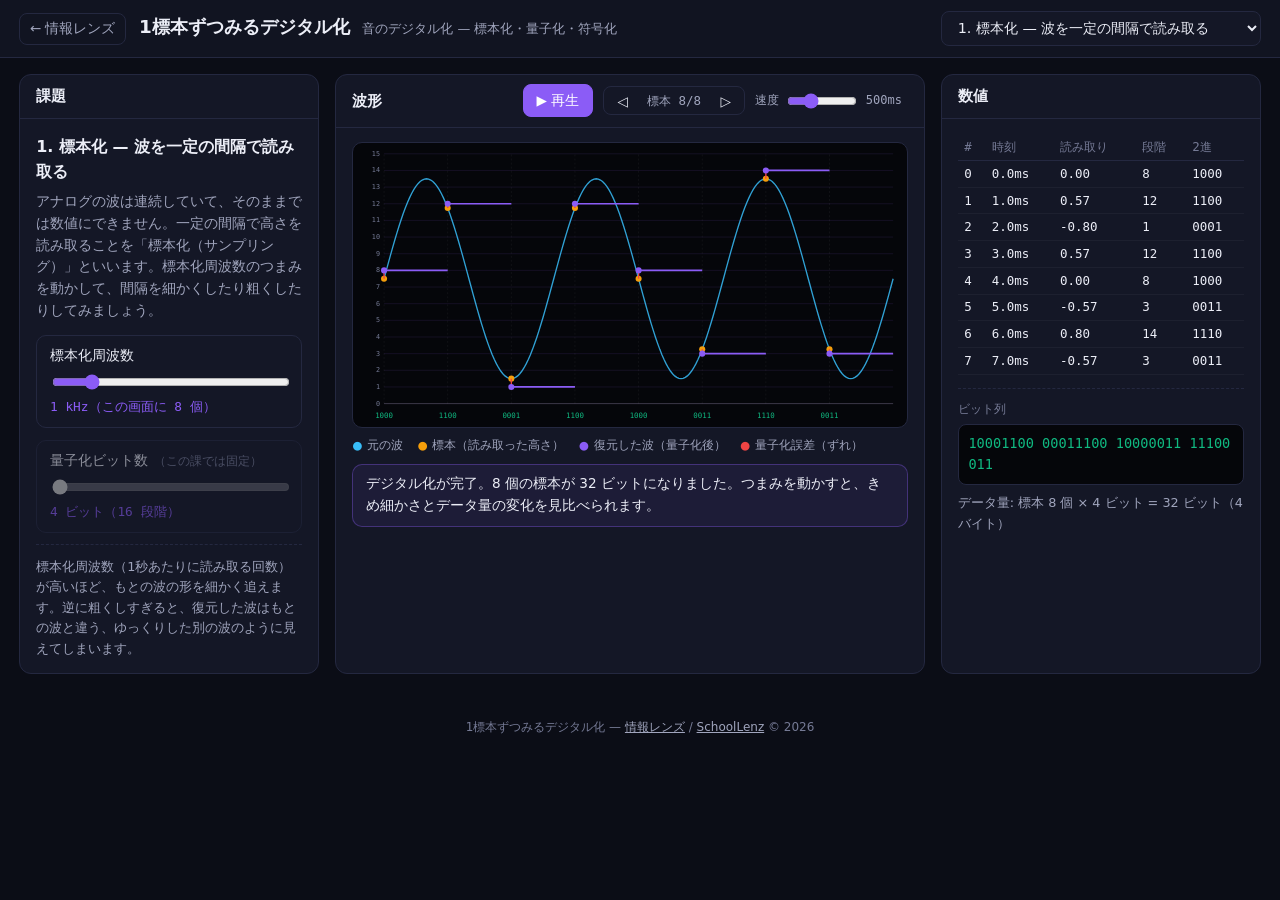
==== digitize/index.html @ 3e1c56bc "feat(digitize): 2本目のレンズ「1標本ずつみるデジタル化」M1（しくみ編）を実装 音のデジタル化（標本化・量子化・符号化）を1標本ずつ進めて見せるアプリの最小実装。 設計は docs/" ====
<!DOCTYPE html>
<html lang="ja">
<head>
  <meta charset="UTF-8">
  <meta name="viewport" content="width=device-width, initial-scale=1.0">
  <title>1標本ずつみるデジタル化 — 標本化・量子化・符号化を動かして学ぶ | 情報レンズ</title>
  <meta name="description" content="音のデジタル化（標本化・量子化・符号化）を、1標本ずつ進めて確かめる無料の学習ツール。標本化周波数と量子化ビット数を変えると、復元した波のずれとデータ量が同時に見える。情報レンズ（SchoolLenz）。">
  <link rel="canonical" href="https://info.schoollenz.com/digitize/">
  <meta property="og:type" content="website">
  <meta property="og:site_name" content="SchoolLenz">
  <meta property="og:title" content="1標本ずつみるデジタル化 — 情報レンズ">
  <meta property="og:description" content="標本化・量子化・符号化を1標本ずつ。元の波と復元した波のずれ、データ量の変化が同時に見える。無料・広告なし・ログイン不要。">
  <meta property="og:url" content="https://info.schoollenz.com/digitize/">
  <meta name="theme-color" content="#0b0d16">
  <!-- ファビコンはインラインSVG（外部アセットゼロ。情報レンズ共通の記号） -->
  <link rel="icon" href="data:image/svg+xml,%3Csvg xmlns='http://www.w3.org/2000/svg' viewBox='0 0 32 32'%3E%3Crect width='32' height='32' rx='7' fill='%236f6cf0'/%3E%3Cg fill='%23ffffff'%3E%3Crect x='13' y='7.4' width='12' height='2.8' rx='1.4' opacity='.5'/%3E%3Crect x='13' y='14.6' width='14' height='2.8' rx='1.4'/%3E%3Crect x='13' y='21.8' width='9' height='2.8' rx='1.4' opacity='.5'/%3E%3Cpath d='M5.5 12.2 L11 16 L5.5 19.8 Z'/%3E%3C/g%3E%3C/svg%3E">
  <!-- 新規ファイルの参照には ?v=1（Pages の 404 が4時間キャッシュされる事故を避ける。CLAUDE.md） -->
  <link rel="stylesheet" href="style.css?v=1">
</head>
<body>

  <header>
    <div class="logo-section">
      <a href="../" class="back-link" title="情報レンズ（アプリ一覧）へ戻る">← 情報レンズ</a>
      <h1>1標本ずつみるデジタル化</h1>
      <span>音のデジタル化 — 標本化・量子化・符号化</span>
    </div>
    <div class="controls-section">
      <div class="select-wrapper">
        <select id="lesson-select" title="課題を選択してください"></select>
      </div>
    </div>
  </header>

  <main>

    <!-- 左: 課題とつまみ -->
    <section class="pane" id="left-pane" aria-labelledby="left-pane-title">
      <div class="pane-header"><h2 id="left-pane-title">課題</h2></div>
      <div class="pane-content">
        <article class="lesson-card">
          <h3 id="lesson-title"></h3>
          <p id="lesson-desc"></p>
        </article>

        <div class="control-block" id="rate-row">
          <label for="rate-range">標本化周波数<span class="lock-note">（この課では固定）</span></label>
          <input type="range" id="rate-range" min="4" max="32" step="1" value="8">
          <div class="control-val" id="rate-val"></div>
        </div>

        <div class="control-block" id="bit-row">
          <label for="bit-range">量子化ビット数<span class="lock-note">（この課では固定）</span></label>
          <input type="range" id="bit-range" min="1" max="4" step="1" value="4">
          <div class="control-val" id="bit-val"></div>
        </div>

        <div class="explanation" id="lesson-expl"></div>
      </div>
    </section>

    <!-- 中央: 波形ビュー -->
    <section class="pane" id="wave-pane" aria-label="波形ビュー">
      <div class="pane-header">
        <h2>波形</h2>
        <div class="wave-actions">
          <button id="run-btn" class="primary" title="1拍ずつ自動で進めます">▶ 再生</button>
          <div class="step-controls-group">
            <button id="step-back-btn" class="icon-btn" title="1拍戻る" disabled>◁</button>
            <span id="step-counter">標本 0/0</span>
            <button id="step-forward-btn" class="icon-btn" title="1拍進む（完成形からは頭出し）">▷</button>
          </div>
          <div class="speed-control">
            <label for="speed-range">速度</label>
            <input type="range" id="speed-range" min="100" max="1500" step="100" value="500">
            <span id="speed-val">500ms</span>
          </div>
        </div>
      </div>
      <div class="pane-content">
        <svg id="wave-svg" viewBox="0 0 820 420" role="img"
             aria-label="元の波と、標本点・量子化の段階・復元した階段・量子化誤差を重ねた図"></svg>
        <div class="legend">
          <span class="lg lg-original">元の波</span>
          <span class="lg lg-sample">標本（読み取った高さ）</span>
          <span class="lg lg-restored">復元した波（量子化後）</span>
          <span class="lg lg-error">量子化誤差（ずれ）</span>
        </div>
        <div id="narration" class="narration" role="status"></div>
      </div>
    </section>

    <!-- 右: 数値ビュー -->
    <section class="pane" id="number-pane" aria-label="数値ビュー">
      <div class="pane-header"><h2>数値</h2></div>
      <div class="pane-content">
        <table id="sample-table">
          <thead><tr><th>#</th><th>時刻</th><th>読み取り</th><th>段階</th><th>2進</th></tr></thead>
          <tbody></tbody>
        </table>
        <div class="bit-section">
          <div class="bit-label">ビット列</div>
          <div id="bit-stream" class="bit-stream"></div>
          <div id="data-size" class="data-size"></div>
        </div>
      </div>
    </section>

  </main>

  <footer>
    <p>1標本ずつみるデジタル化 — <a href="../">情報レンズ</a> / <a href="https://schoollenz.com/">SchoolLenz</a> &copy; 2026</p>
  </footer>

  <!-- 新規ファイルの参照には ?v=1（理由は style.css の行と同じ） -->
  <script src="digitize.js?v=1"></script>
  <script src="lessons.js?v=1"></script>
  <script src="app.js?v=1"></script>
</body>
</html>
---- digitize/style.css ----
/* 1標本ずつみるデジタル化 — スタイル
   dncl と同系のダークテーマ。外部アセットゼロ（フォントは OS 標準のみ） */

:root {
  --bg-body: #0b0d16;
  --bg-card: #141726;
  --bg-card-hover: #1a1e33;
  --border-color: #242840;
  --text-primary: #eceef7;
  --text-secondary: #a0a5bd;
  --text-muted: #757a95;
  --accent-purple: #8b5cf6;
  --accent-green: #10b981;
  --accent-amber: #f59e0b;
  --accent-red: #ef4444;
  --font-sans: "Hiragino Kaku Gothic ProN", "Hiragino Sans", "Yu Gothic", YuGothic, "Noto Sans JP", Meiryo, system-ui, sans-serif;
  --font-mono: ui-monospace, SFMono-Regular, "SF Mono", Menlo, Consolas, "Noto Sans Mono", monospace;
}

* { box-sizing: border-box; }

body {
  margin: 0;
  background: var(--bg-body);
  color: var(--text-primary);
  font-family: var(--font-sans);
  line-height: 1.6;
}

/* ---------- ヘッダー ---------- */

header {
  display: flex;
  align-items: center;
  justify-content: space-between;
  gap: 1rem;
  flex-wrap: wrap;
  padding: 0.7rem 1.2rem;
  border-bottom: 1px solid var(--border-color);
  background: rgba(20, 23, 38, 0.7);
}

.logo-section { display: flex; align-items: baseline; gap: 0.8rem; flex-wrap: wrap; }
.logo-section h1 { font-size: 1.15rem; margin: 0; }
.logo-section span { font-size: 0.8rem; color: var(--text-secondary); }

.back-link {
  color: var(--text-secondary);
  text-decoration: none;
  font-size: 0.85rem;
  border: 1px solid var(--border-color);
  border-radius: 8px;
  padding: 0.25rem 0.6rem;
}
.back-link:hover { color: var(--text-primary); border-color: var(--accent-purple); }

select {
  background: var(--bg-card);
  color: var(--text-primary);
  border: 1px solid var(--border-color);
  border-radius: 8px;
  padding: 0.45rem 0.7rem;
  font-size: 0.9rem;
  font-family: inherit;
  max-width: 70vw;
}

/* ---------- 3ペイン ---------- */

main {
  display: grid;
  grid-template-columns: 300px 1fr 320px;
  gap: 1rem;
  padding: 1rem 1.2rem;
  max-width: 1800px;
  margin: 0 auto;
}

.pane {
  background: var(--bg-card);
  border: 1px solid var(--border-color);
  border-radius: 12px;
  overflow: hidden;
  min-width: 0;
}

.pane-header {
  display: flex;
  align-items: center;
  justify-content: space-between;
  gap: 0.6rem;
  flex-wrap: wrap;
  padding: 0.6rem 1rem;
  border-bottom: 1px solid var(--border-color);
}
.pane-header h2 { font-size: 0.95rem; margin: 0; }

.pane-content { padding: 0.9rem 1rem; }

/* ---------- 左ペイン: 課題とつまみ ---------- */

.lesson-card h3 { margin: 0 0 0.4rem; font-size: 1rem; }
.lesson-card p { margin: 0 0 0.8rem; font-size: 0.85rem; color: var(--text-secondary); }

.control-block {
  border: 1px solid var(--border-color);
  border-radius: 10px;
  padding: 0.6rem 0.8rem;
  margin-bottom: 0.7rem;
}
.control-block label { display: block; font-size: 0.85rem; margin-bottom: 0.3rem; }
.control-block input[type="range"] {
  width: 100%;
  accent-color: var(--accent-purple);
  cursor: pointer;
}
.control-val { font-family: var(--font-mono); font-size: 0.8rem; color: var(--accent-purple); }

.lock-note { display: none; font-size: 0.72rem; color: var(--text-muted); margin-left: 0.4rem; }
.control-block.locked { opacity: 0.55; }
.control-block.locked .lock-note { display: inline; }
.control-block.locked input[type="range"] { cursor: default; }

.explanation {
  font-size: 0.8rem;
  color: var(--text-secondary);
  border-top: 1px dashed var(--border-color);
  padding-top: 0.7rem;
}

/* ---------- 中央ペイン: 波形 ---------- */

.wave-actions { display: flex; align-items: center; gap: 0.6rem; flex-wrap: wrap; }

button {
  font-family: inherit;
  font-size: 0.85rem;
  border-radius: 8px;
  border: 1px solid var(--border-color);
  background: rgba(255, 255, 255, 0.05);
  color: var(--text-primary);
  padding: 0.4rem 0.8rem;
  cursor: pointer;
}
button:hover:not(:disabled) { background: rgba(255, 255, 255, 0.12); }
button:disabled { opacity: 0.4; cursor: default; }
button.primary { background: var(--accent-purple); border-color: var(--accent-purple); color: #fff; }
button.primary:hover:not(:disabled) { background: #7c3aed; }

/* キーボード操作の現在地（マウスでは出さない） */
button:focus-visible, select:focus-visible, input[type="range"]:focus-visible, a:focus-visible {
  outline: 2px solid var(--accent-purple);
  outline-offset: 2px;
}

.step-controls-group {
  display: flex;
  align-items: center;
  gap: 0.3rem;
  border: 1px solid var(--border-color);
  border-radius: 8px;
  padding: 0.15rem 0.4rem;
}
.step-controls-group .icon-btn { border: none; background: transparent; padding: 0.2rem 0.45rem; }
#step-counter { font-family: var(--font-mono); font-size: 0.78rem; color: var(--text-secondary); min-width: 5.5em; text-align: center; }

.speed-control { display: flex; align-items: center; gap: 0.4rem; font-size: 0.75rem; color: var(--text-secondary); }
.speed-control input[type="range"] { width: 70px; accent-color: var(--accent-purple); }
#speed-val { font-family: var(--font-mono); min-width: 3.5em; }

#wave-svg {
  width: 100%;
  height: auto;
  display: block;
  background: #05060a;
  border: 1px solid var(--border-color);
  border-radius: 10px;
}

/* SVG の中身 */
.grid-level { stroke: rgba(139, 92, 246, 0.16); stroke-width: 1; }
.level-label { fill: var(--text-muted); font-size: 10px; text-anchor: end; font-family: var(--font-mono); }
.axis { stroke: rgba(255, 255, 255, 0.25); stroke-width: 1; }
.wave-original { fill: none; stroke: #38bdf8; stroke-width: 2; opacity: 0.85; }
.sample-line { stroke: rgba(255, 255, 255, 0.08); stroke-width: 1; stroke-dasharray: 3 3; }
.sample-dot { fill: var(--accent-amber); }
.restored-dot { fill: var(--accent-purple); }
.restored-step { stroke: var(--accent-purple); stroke-width: 2.5; }
.error-line { stroke: var(--accent-red); stroke-width: 2; }
.bits-label { fill: var(--accent-green); font-size: 11px; text-anchor: middle; font-family: var(--font-mono); }
.sample-dot.active, .restored-dot.active { stroke: #fff; stroke-width: 2; }
.bits-label.active { font-weight: 700; fill: #fff; }

.legend { display: flex; gap: 0.9rem; flex-wrap: wrap; font-size: 0.72rem; color: var(--text-secondary); margin-top: 0.5rem; }
.lg::before { content: "●"; margin-right: 0.3rem; }
.lg-original::before { color: #38bdf8; }
.lg-sample::before { color: var(--accent-amber); }
.lg-restored::before { color: var(--accent-purple); }
.lg-error::before { color: var(--accent-red); }

.narration {
  margin-top: 0.6rem;
  border: 1px solid rgba(139, 92, 246, 0.35);
  background: rgba(139, 92, 246, 0.08);
  border-radius: 10px;
  padding: 0.55rem 0.8rem;
  font-size: 0.85rem;
  min-height: 2.4em;
}

/* ---------- 右ペイン: 数値 ---------- */

#sample-table {
  width: 100%;
  border-collapse: collapse;
  font-family: var(--font-mono);
  font-size: 0.78rem;
}
#sample-table th {
  text-align: left;
  color: var(--text-muted);
  font-weight: 500;
  border-bottom: 1px solid var(--border-color);
  padding: 0.2rem 0.4rem;
}
#sample-table td { padding: 0.18rem 0.4rem; border-bottom: 1px solid rgba(255, 255, 255, 0.04); }
#sample-table tr.active td { background: rgba(139, 92, 246, 0.15); }

.bit-section { margin-top: 0.8rem; border-top: 1px dashed var(--border-color); padding-top: 0.7rem; }
.bit-label { font-size: 0.75rem; color: var(--text-muted); margin-bottom: 0.3rem; }
.bit-stream {
  font-family: var(--font-mono);
  font-size: 0.85rem;
  color: var(--accent-green);
  word-break: break-all;
  background: #05060a;
  border: 1px solid var(--border-color);
  border-radius: 8px;
  padding: 0.5rem 0.6rem;
  min-height: 2.2em;
}
.data-size { font-size: 0.8rem; color: var(--text-secondary); margin-top: 0.5rem; }

/* ---------- フッター ---------- */

footer { text-align: center; color: var(--text-muted); font-size: 0.75rem; padding: 1rem 0 1.4rem; }
footer a { color: var(--text-secondary); }

/* ---------- 小画面: 縦積み ----------
   dncl のシート方式は使わない（波形と数値が1画面の高さに収まるため。設計書 3 節） */
@media (max-width: 1100px) {
  main { grid-template-columns: 1fr; }
  #wave-pane { order: -1; } /* 波形を最初に。開いてすぐ「動くもの」が見えるように */
}
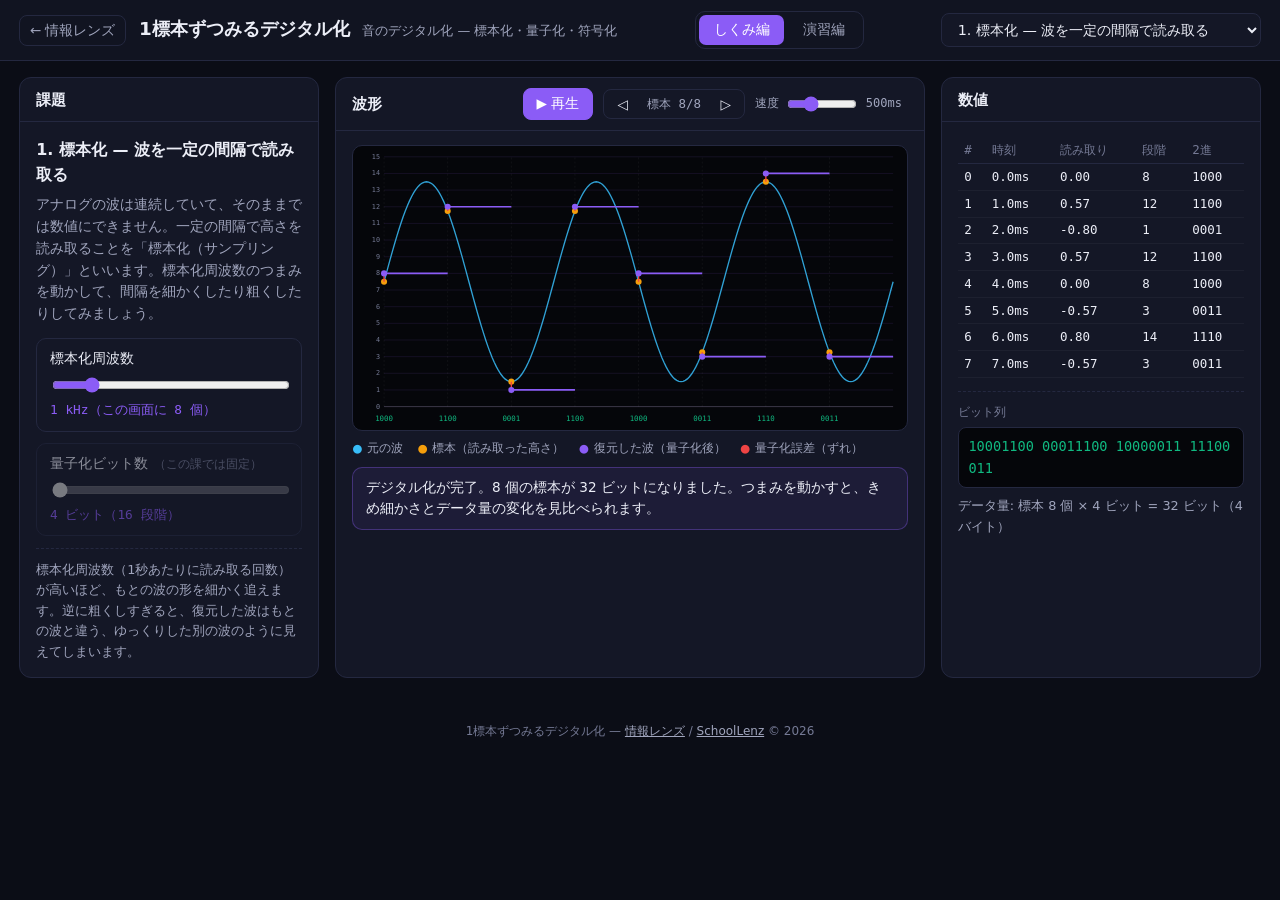
==== commit 54a9c2bd: "feat(digitize): M2 演習編（データ量の計算・機械採点）を実装 しくみ編で見た「標本 × ビット」の式を、共通テスト型の計算問題として解く演習編。 ヘッダーのタブで しくみ編 / 演習" ====
--- a/digitize/index.html
+++ b/digitize/index.html
@@ -25,6 +25,12 @@
       <h1>1標本ずつみるデジタル化</h1>
       <span>音のデジタル化 — 標本化・量子化・符号化</span>
     </div>
+    <!-- モード切り替え（dncl と同じ二部構成: 見て理解する / 計算して答える） -->
+    <nav class="mode-tabs" aria-label="学習モードの選択">
+      <button type="button" id="mode-lessons-btn" class="mode-tab active" title="しくみ編（見て理解する）に切り替えます">しくみ編</button>
+      <button type="button" id="mode-exercises-btn" class="mode-tab" title="演習編（データ量の計算問題）に切り替えます">演習編</button>
+    </nav>
+
     <div class="controls-section">
       <div class="select-wrapper">
         <select id="lesson-select" title="課題を選択してください"></select>
@@ -56,6 +62,21 @@
         </div>
 
         <div class="explanation" id="lesson-expl"></div>
+
+        <!-- 演習編: 条件と解答欄（条件リストは given から自動生成され、問題文と数値がずれない） -->
+        <div id="exercise-block" class="exercise-block">
+          <div class="given-label">条件</div>
+          <ul id="given-list" class="given-list"></ul>
+          <div class="answer-row">
+            <label for="answer-input" id="answer-label">答え</label>
+            <input type="text" id="answer-input" inputmode="numeric" autocomplete="off">
+            <span id="answer-unit" class="answer-unit"></span>
+          </div>
+          <div class="answer-actions">
+            <button type="button" id="grade-btn" class="primary">採点する</button>
+            <button type="button" id="hint-btn" title="計算の式を数値入りで表示します">式のヒント</button>
+          </div>
+        </div>
       </div>
     </section>
 
@@ -87,6 +108,13 @@
           <span class="lg lg-error">量子化誤差（ずれ）</span>
         </div>
         <div id="narration" class="narration" role="status"></div>
+
+        <!-- 演習編: 判定と式（波形の代わりにここが主役になる） -->
+        <div id="exercise-view" class="exercise-view">
+          <div id="grade-status" class="grade-status" role="status"></div>
+          <div id="formula-card" class="formula-card"></div>
+          <div id="exercise-expl" class="narration"></div>
+        </div>
       </div>
     </section>
 
--- a/digitize/style.css
+++ b/digitize/style.css
@@ -241,6 +241,86 @@
 }
 .data-size { font-size: 0.8rem; color: var(--text-secondary); margin-top: 0.5rem; }
 
+/* ---------- モード切り替え ---------- */
+
+.mode-tabs {
+  display: flex;
+  gap: 0.3rem;
+  border: 1px solid var(--border-color);
+  border-radius: 10px;
+  padding: 0.2rem;
+}
+.mode-tab {
+  border: none;
+  background: transparent;
+  color: var(--text-secondary);
+  padding: 0.35rem 0.9rem;
+}
+.mode-tab.active { background: var(--accent-purple); color: #fff; border-radius: 7px; }
+
+/* ---------- 演習編 ----------
+   しくみ編の要素（つまみ・波形・ステップ操作）を隠し、条件・解答欄・式を出す */
+
+.exercise-block, .exercise-view { display: none; }
+
+body.mode-exercises .exercise-block { display: block; }
+body.mode-exercises .exercise-view { display: block; }
+body.mode-exercises .control-block,
+body.mode-exercises .explanation,
+body.mode-exercises .wave-actions,
+body.mode-exercises #wave-svg,
+body.mode-exercises .legend,
+body.mode-exercises #narration,
+body.mode-exercises #number-pane { display: none; }
+
+.given-label { font-size: 0.75rem; color: var(--text-muted); margin-bottom: 0.2rem; }
+.given-list {
+  margin: 0 0 0.8rem;
+  padding: 0.5rem 0.7rem 0.5rem 1.6rem;
+  border: 1px solid var(--border-color);
+  border-radius: 10px;
+  font-size: 0.85rem;
+}
+.given-list li { margin: 0.15rem 0; }
+
+.answer-row { display: flex; align-items: center; gap: 0.5rem; margin-bottom: 0.6rem; }
+.answer-row label { font-size: 0.85rem; }
+#answer-input {
+  flex: 1;
+  min-width: 0;
+  background: #05060a;
+  color: var(--text-primary);
+  border: 1px solid var(--border-color);
+  border-radius: 8px;
+  padding: 0.45rem 0.6rem;
+  font-family: var(--font-mono);
+  font-size: 0.95rem;
+}
+#answer-input:focus-visible { outline: 2px solid var(--accent-purple); outline-offset: 1px; }
+.answer-unit { font-size: 0.85rem; color: var(--text-secondary); white-space: nowrap; }
+.answer-actions { display: flex; gap: 0.5rem; }
+
+.grade-status { font-size: 0.9rem; min-height: 1.6em; margin-bottom: 0.6rem; }
+.grade-status.ok { color: var(--accent-green); }
+.grade-status.ng { color: var(--accent-red); }
+.grade-status.warn { color: var(--accent-amber); }
+
+.formula-card {
+  display: none;
+  font-family: var(--font-mono);
+  font-size: 0.9rem;
+  background: #05060a;
+  border: 1px solid rgba(139, 92, 246, 0.35);
+  border-radius: 10px;
+  padding: 0.7rem 0.9rem;
+  margin-bottom: 0.7rem;
+  line-height: 1.9;
+  overflow-x: auto;
+}
+.formula-card.show { display: block; }
+
+#exercise-expl { display: none; }
+
 /* ---------- フッター ---------- */
 
 footer { text-align: center; color: var(--text-muted); font-size: 0.75rem; padding: 1rem 0 1.4rem; }
